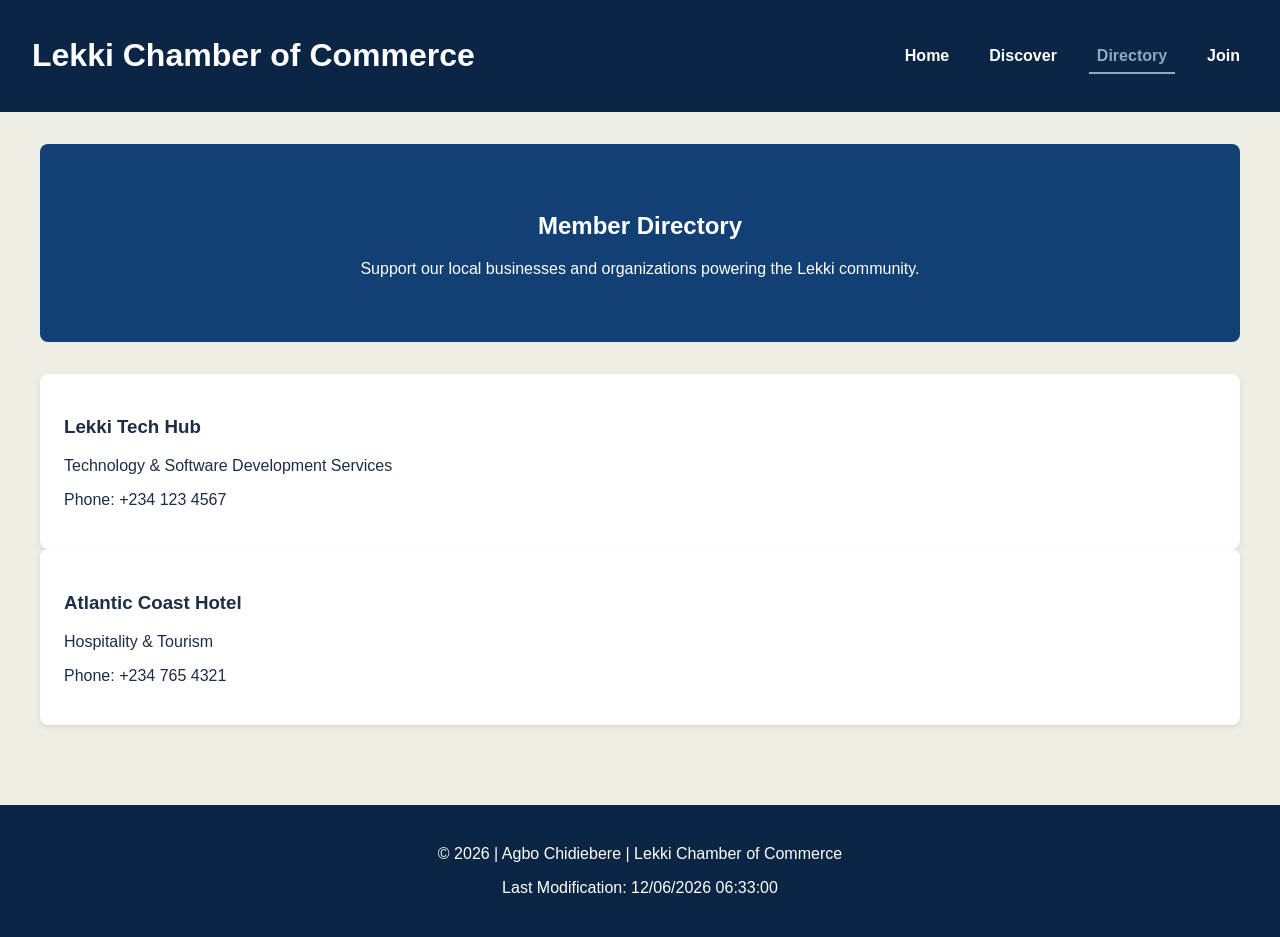
==== chamber/directory.html @ 77188a91 "Include chamber folder contents properly" ====
<!DOCTYPE html>
<html lang="en">
<head>
    <meta charset="UTF-8">
    <meta name="viewport" content="width=device-width, initial-scale=1.0">
    <title>Lekki Chamber of Commerce - Directory</title>
    <meta name="description" content="Local business and organization directory for the Lekki Chamber of Commerce.">
    <meta name="author" content="Your Name">
    <link rel="stylesheet" href="styles/styles.css">
    <script src="scripts/script.js" defer></script>
</head>
<body>
    <header>
        <div class="logo-box">
            <h1>Lekki Chamber of Commerce</h1>
        </div>
        <nav>
            <ul>
                <li><a href="index.html">Home</a></li>
                <li><a href="discover.html">Discover</a></li>
                <li><a href="directory.html" class="active">Directory</a></li>
                <li><a href="join.html">Join</a></li>
            </ul>
        </nav>
    </header>

    <main>
        <section class="hero">
            <h2>Member Directory</h2>
            <p>Support our local businesses and organizations powering the Lekki community.</p>
        </section>

        <section class="content-grid">
            <div class="card">
                <h3>Lekki Tech Hub</h3>
                <p>Technology & Software Development Services</p>
                <p>Phone: +234 123 4567</p>
            </div>
            <div class="card">
                <h3>Atlantic Coast Hotel</h3>
                <p>Hospitality & Tourism</p>
                <p>Phone: +234 765 4321</p>
            </div>
        </section>
    </main>

    <footer>
        <p>&copy; <span id="currentyear"></span> | Agbo Chidiebere | Lekki Chamber of Commerce</p>
        <p id="lastModified"></p>
    </footer>
</body>
</html>
---- chamber/styles/styles.css ----
:root {
    --primary-color: #0b2545;
    --secondary-color: #134074;
    --accent-color: #8da9c4;
    --background-color: #eeeee4;
    --text-color: #1d2d44;
}

body {
    font-family: Arial, sans-serif;
    background-color: var(--background-color);
    color: var(--text-color);
    margin: 0;
    padding: 0;
}

header {
    background-color: var(--primary-color);
    color: #ffffff;
    padding: 1rem 2rem;
    display: flex;
    flex-direction: column;
    align-items: center;
    gap: 1rem;
}

@media(min-width: 768px) {
    header {
        flex-direction: row;
        justify-content: space-between;
    }
}

nav ul {
    list-style: none;
    display: flex;
    gap: 1.5rem;
    margin: 0;
    padding: 0;
}

nav a {
    color: #ffffff;
    text-decoration: none;
    font-weight: bold;
    padding: 0.5rem;
}

nav a:hover, nav a.active {
    color: var(--accent-color);
    border-bottom: 2px solid var(--accent-color);
}

main {
    padding: 2rem;
    max-width: 1200px;
    margin: auto;
}

.hero {
    background-color: var(--secondary-color);
    color: white;
    padding: 3rem 2rem;
    text-align: center;
    border-radius: 8px;
    margin-bottom: 2rem;
}

.cta-button {
    display: inline-block;
    background-color: var(--accent-color);
    color: var(--primary-color);
    padding: 0.75rem 1.5rem;
    text-decoration: none;
    font-weight: bold;
    border-radius: 4px;
    margin-top: 1rem;
}

.home-grid {
    display: grid;
    grid-template-columns: 1fr;
    gap: 1.5rem;
}

@media(min-width: 768px) {
    .home-grid {
        grid-template-columns: 1fr 1fr;
    }
}

.card {
    background-color: white;
    padding: 1.5rem;
    border-radius: 8px;
    box-shadow: 0 2px 5px rgba(0,0,0,0.1);
}

footer {
    background-color: var(--primary-color);
    color: white;
    text-align: center;
    padding: 1.5rem;
    margin-top: 3rem;
}
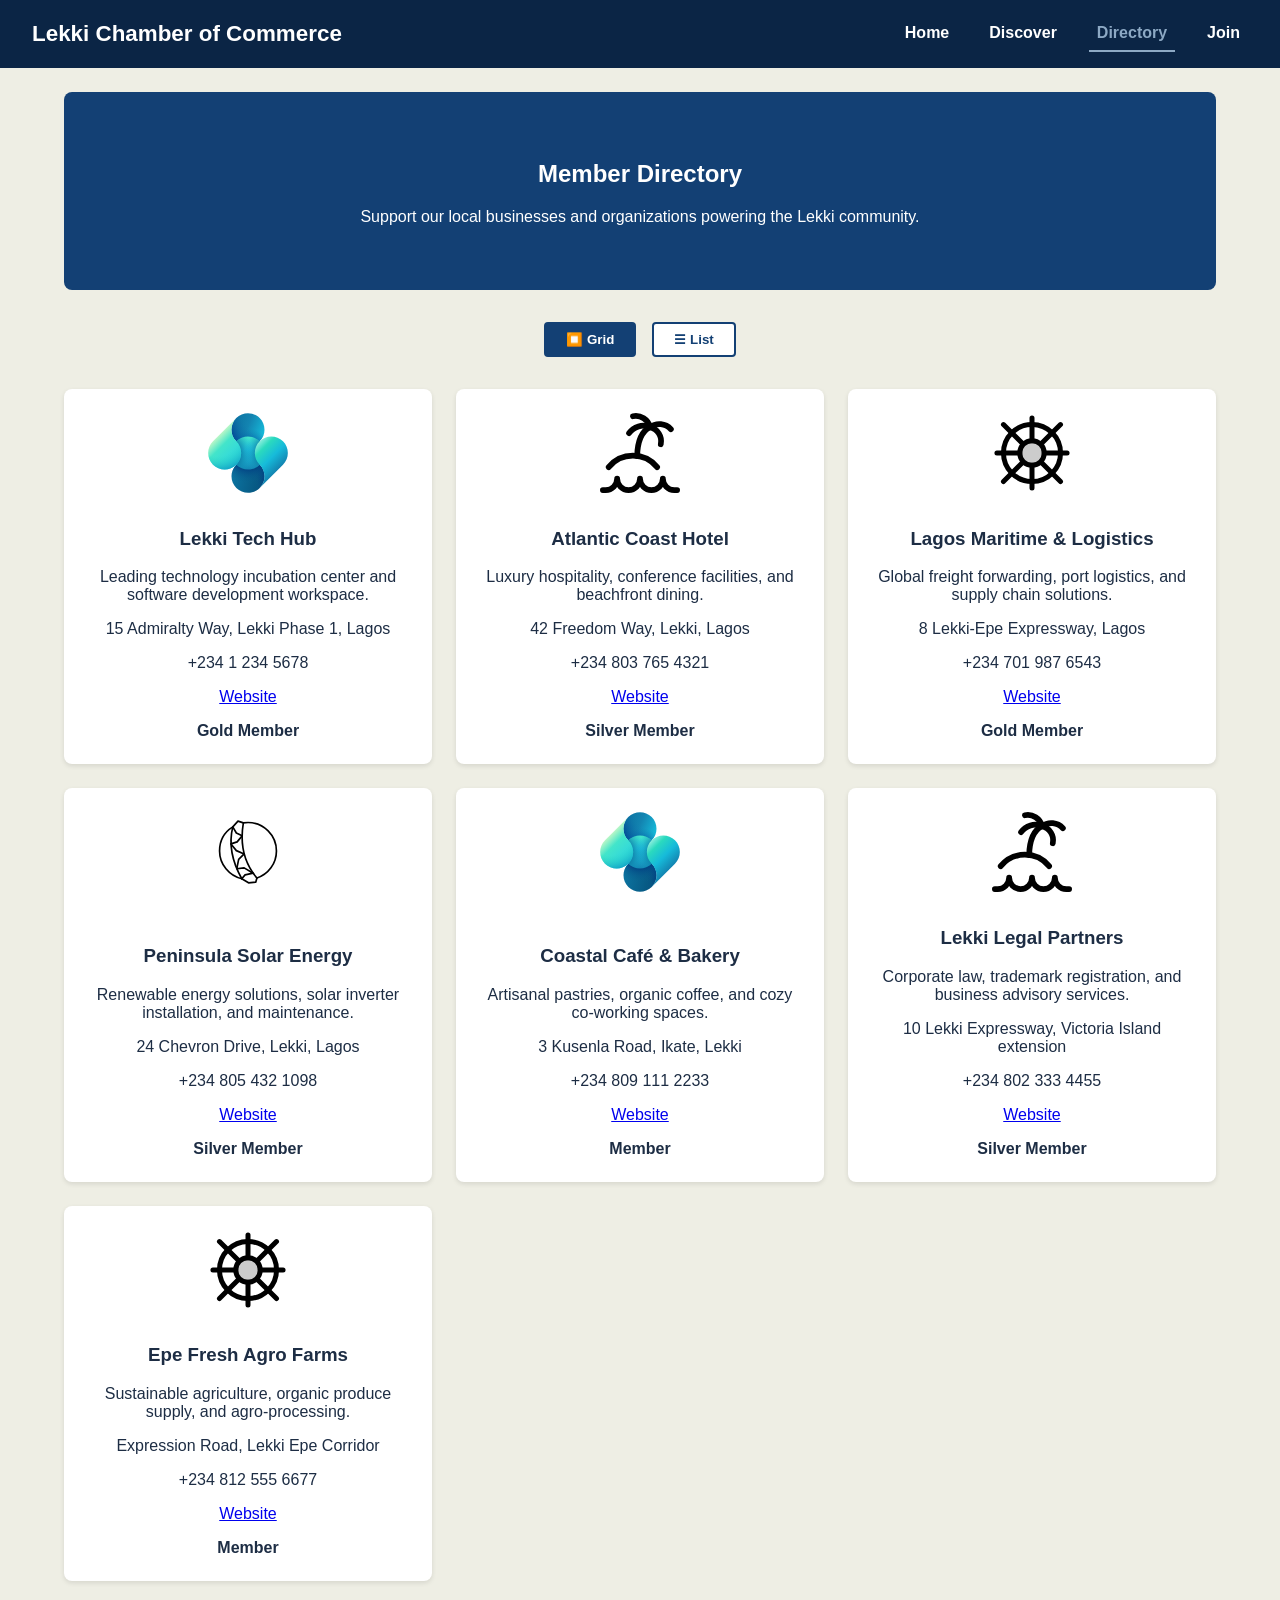
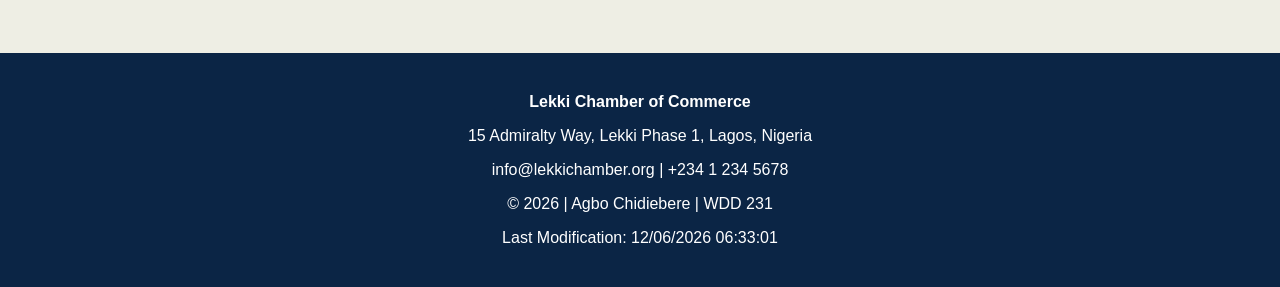
==== commit 97db0b09: "Complete W02 chamber directory and home page updates" ====
--- a/chamber/directory.html
+++ b/chamber/directory.html
@@ -3,9 +3,19 @@
 <head>
     <meta charset="UTF-8">
     <meta name="viewport" content="width=device-width, initial-scale=1.0">
-    <title>Lekki Chamber of Commerce - Directory</title>
-    <meta name="description" content="Local business and organization directory for the Lekki Chamber of Commerce.">
-    <meta name="author" content="Your Name">
+    <title>Lekki Chamber of Commerce - Member Directory</title>
+    <meta name="description" content="Local business and organization directory for the Lekki Chamber of Commerce supporting local growth and networking.">
+    <meta name="author" content="Agbo Chidiebere">
+    
+    <link rel="icon" href="images/favicon.ico" type="image/x-icon">
+
+    <!-- Facebook Open Graph Meta Tags -->
+    <meta property="og:title" content="Lekki Chamber of Commerce - Member Directory">
+    <meta property="og:type" content="website">
+    <meta property="og:url" content="https://exotic4life-page.github.io/wdd231/chamber/directory.html">
+    <meta property="og:image" content="https://exotic4life-page.github.io/wdd231/chamber/images/lekki-hero.jpg">
+    <meta property="og:description" content="Explore local businesses, tech hubs, and services powering the Lekki community.">
+
     <link rel="stylesheet" href="styles/styles.css">
     <script src="scripts/script.js" defer></script>
 </head>
@@ -14,7 +24,8 @@
         <div class="logo-box">
             <h1>Lekki Chamber of Commerce</h1>
         </div>
-        <nav>
+        <button id="menu-toggle" aria-label="Toggle Navigation">&#9776;</button>
+        <nav id="primary-nav">
             <ul>
                 <li><a href="index.html">Home</a></li>
                 <li><a href="discover.html">Discover</a></li>
@@ -30,22 +41,23 @@
             <p>Support our local businesses and organizations powering the Lekki community.</p>
         </section>
 
-        <section class="content-grid">
-            <div class="card">
-                <h3>Lekki Tech Hub</h3>
-                <p>Technology & Software Development Services</p>
-                <p>Phone: +234 123 4567</p>
-            </div>
-            <div class="card">
-                <h3>Atlantic Coast Hotel</h3>
-                <p>Hospitality & Tourism</p>
-                <p>Phone: +234 765 4321</p>
-            </div>
-        </section>
+        <!-- View Toggle Controls -->
+        <div class="view-toggle">
+            <button id="grid-btn" class="view-btn active" aria-label="Grid View">⏹️ Grid</button>
+            <button id="list-btn" class="view-btn" aria-label="List View">☰ List</button>
+        </div>
+
+        <!-- Dynamic Member Display Container -->
+        <div id="member-container" class="grid-view">
+            <!-- JavaScript dynamically loads member cards here -->
+        </div>
     </main>
 
     <footer>
-        <p>&copy; <span id="currentyear"></span> | Agbo Chidiebere | Lekki Chamber of Commerce</p>
+        <p><strong>Lekki Chamber of Commerce</strong></p>
+        <p>15 Admiralty Way, Lekki Phase 1, Lagos, Nigeria</p>
+        <p>info@lekkichamber.org | +234 1 234 5678</p>
+        <p>&copy; <span id="currentyear"></span> | Agbo Chidiebere | WDD 231</p>
         <p id="lastModified"></p>
     </footer>
 </body>
--- a/chamber/styles/styles.css
+++ b/chamber/styles/styles.css
@@ -6,6 +6,10 @@
     --text-color: #1d2d44;
 }
 
+* {
+    box-sizing: border-box;
+}
+
 body {
     font-family: Arial, sans-serif;
     background-color: var(--background-color);
@@ -19,24 +23,44 @@
     color: #ffffff;
     padding: 1rem 2rem;
     display: flex;
-    flex-direction: column;
+    flex-wrap: wrap;
+    justify-content: space-between;
     align-items: center;
     gap: 1rem;
 }
 
-@media(min-width: 768px) {
-    header {
-        flex-direction: row;
-        justify-content: space-between;
-    }
+.logo-box h1 {
+    margin: 0;
+    font-size: 1.4rem;
+}
+
+#menu-toggle {
+    background: none;
+    border: 1px solid #ffffff;
+    color: #ffffff;
+    font-size: 1.5rem;
+    padding: 0.25rem 0.6rem;
+    border-radius: 4px;
+    cursor: pointer;
+}
+
+nav {
+    width: 100%;
+    display: none;
+}
+
+nav.open {
+    display: block;
 }
 
 nav ul {
     list-style: none;
     display: flex;
-    gap: 1.5rem;
+    flex-direction: column;
+    gap: 0.75rem;
     margin: 0;
     padding: 0;
+    text-align: center;
 }
 
 nav a {
@@ -44,6 +68,7 @@
     text-decoration: none;
     font-weight: bold;
     padding: 0.5rem;
+    display: inline-block;
 }
 
 nav a:hover, nav a.active {
@@ -51,19 +76,71 @@
     border-bottom: 2px solid var(--accent-color);
 }
 
+@media (min-width: 768px) {
+    #menu-toggle {
+        display: none;
+    }
+
+    nav {
+        width: auto;
+        display: block;
+    }
+
+    nav ul {
+        flex-direction: row;
+        gap: 1.5rem;
+    }
+}
+
 main {
-    padding: 2rem;
+    padding: 1.5rem;
     max-width: 1200px;
     margin: auto;
 }
 
+/* Hero Banners */
 .hero {
     background-color: var(--secondary-color);
-    color: white;
+    color: #ffffff;
     padding: 3rem 2rem;
     text-align: center;
     border-radius: 8px;
     margin-bottom: 2rem;
+}
+
+.home-hero {
+    position: relative;
+    border-radius: 8px;
+    overflow: hidden;
+    margin-bottom: 2rem;
+    background-color: var(--primary-color);
+}
+
+.hero-img {
+    width: 100%;
+    height: auto;
+    min-height: 320px;
+    max-height: 480px;
+    object-fit: cover;
+    display: block;
+}
+
+.hero-overlay {
+    position: absolute;
+    top: 50%;
+    left: 50%;
+    transform: translate(-50%, -50%);
+    background-color: rgba(11, 37, 69, 0.88);
+    color: #ffffff;
+    padding: 1.5rem;
+    border-radius: 8px;
+    text-align: center;
+    width: 90%;
+    max-width: 600px;
+}
+
+.hero-overlay h2 {
+    margin-top: 0;
 }
 
 .cta-button {
@@ -74,31 +151,259 @@
     text-decoration: none;
     font-weight: bold;
     border-radius: 4px;
-    margin-top: 1rem;
-}
-
-.home-grid {
+    margin-top: 0.75rem;
+    border: none;
+    cursor: pointer;
+}
+
+.cta-button:hover {
+    background-color: #ffffff;
+}
+
+/* Grids & Cards */
+.home-grid, .content-grid {
     display: grid;
     grid-template-columns: 1fr;
     gap: 1.5rem;
 }
 
-@media(min-width: 768px) {
+@media (min-width: 768px) {
     .home-grid {
+        grid-template-columns: 1.5fr 1fr;
+    }
+
+    .content-grid {
         grid-template-columns: 1fr 1fr;
     }
 }
 
 .card {
-    background-color: white;
+    background-color: #ffffff;
     padding: 1.5rem;
     border-radius: 8px;
     box-shadow: 0 2px 5px rgba(0,0,0,0.1);
+}
+
+.card h3 {
+    margin-top: 0;
+    color: var(--primary-color);
+    border-bottom: 2px solid var(--accent-color);
+    padding-bottom: 0.5rem;
+}
+
+.events-list {
+    padding-left: 1.25rem;
+    line-height: 1.6;
+}
+
+.events-list li {
+    margin-bottom: 0.75rem;
+}
+
+/* Weather Styles */
+.weather-current-display {
+    display: flex;
+    align-items: center;
+    gap: 1rem;
+    margin-bottom: 1rem;
+}
+
+.weather-temp {
+    font-size: 1.75rem;
+    font-weight: bold;
+    margin: 0;
+    color: var(--primary-color);
+}
+
+.weather-desc {
+    margin: 0;
+    text-transform: capitalize;
+}
+
+.forecast-list {
+    list-style: none;
+    padding: 0;
+    margin: 0.5rem 0 0;
+}
+
+.forecast-list li {
+    display: flex;
+    justify-content: space-between;
+    padding: 0.4rem 0;
+    border-bottom: 1px solid #e0e0e0;
+}
+
+.forecast-list li:last-child {
+    border-bottom: none;
+}
+
+/* Spotlights Styles (Home) */
+.spotlights-section {
+    margin-top: 2.5rem;
+}
+
+.section-title {
+    text-align: center;
+    color: var(--primary-color);
+    margin-bottom: 1.5rem;
+}
+
+.spotlights-container {
+    display: grid;
+    grid-template-columns: 1fr;
+    gap: 1.5rem;
+}
+
+@media (min-width: 768px) {
+    .spotlights-container {
+        grid-template-columns: repeat(3, 1fr);
+    }
+}
+
+.spotlight-card {
+    background-color: #ffffff;
+    padding: 1.5rem;
+    border-radius: 8px;
+    box-shadow: 0 2px 5px rgba(0,0,0,0.1);
+    text-align: center;
+    display: flex;
+    flex-direction: column;
+    align-items: center;
+    justify-content: space-between;
+    border-top: 4px solid var(--secondary-color);
+}
+
+.spotlight-card h3 {
+    margin-top: 0;
+    color: var(--primary-color);
+}
+
+.spotlight-card img {
+    width: 110px;
+    height: 80px;
+    object-fit: contain;
+    margin: 0.75rem 0;
+}
+
+.spotlight-card p {
+    margin: 0.35rem 0;
+    font-size: 0.95rem;
+}
+
+.spotlight-card a {
+    color: var(--secondary-color);
+    font-weight: bold;
+    text-decoration: none;
+}
+
+.spotlight-card a:hover {
+    text-decoration: underline;
+}
+
+.membership-badge {
+    margin-top: 0.75rem;
+    padding: 0.25rem 0.75rem;
+    border-radius: 12px;
+    font-size: 0.85rem;
+    font-weight: bold;
+    background-color: var(--background-color);
+    color: var(--primary-color);
+}
+
+/* Directory View Toggle Styles */
+.view-toggle {
+    display: flex;
+    justify-content: center;
+    gap: 1rem;
+    margin-bottom: 2rem;
+}
+
+.view-btn {
+    background-color: #ffffff;
+    border: 2px solid var(--secondary-color);
+    color: var(--secondary-color);
+    padding: 0.5rem 1.25rem;
+    font-weight: bold;
+    border-radius: 4px;
+    cursor: pointer;
+    transition: all 0.2s ease;
+}
+
+.view-btn.active, .view-btn:hover {
+    background-color: var(--secondary-color);
+    color: #ffffff;
+}
+
+/* Directory Grid View */
+.grid-view {
+    display: grid;
+    grid-template-columns: 1fr;
+    gap: 1.5rem;
+}
+
+@media (min-width: 768px) {
+    .grid-view {
+        grid-template-columns: repeat(3, 1fr);
+    }
+}
+
+.grid-view .member-card {
+    background-color: #ffffff;
+    padding: 1.5rem;
+    border-radius: 8px;
+    box-shadow: 0 2px 5px rgba(0,0,0,0.1);
+    text-align: center;
+    display: flex;
+    flex-direction: column;
+    align-items: center;
+    justify-content: space-between;
+}
+
+.grid-view .member-card img {
+    width: 110px;
+    height: 80px;
+    object-fit: contain;
+    margin-bottom: 1rem;
+}
+
+/* Directory List View (Images Hidden per Rubric) */
+.list-view {
+    display: flex;
+    flex-direction: column;
+    gap: 1rem;
+}
+
+.list-view .member-card {
+    background-color: #ffffff;
+    padding: 1rem 1.5rem;
+    border-radius: 6px;
+    box-shadow: 0 1px 3px rgba(0,0,0,0.1);
+    display: flex;
+    align-items: center;
+    justify-content: space-between;
+}
+
+.list-view .member-card img {
+    display: none;
+}
+
+.list-view .member-info {
+    display: flex;
+    flex-wrap: wrap;
+    align-items: center;
+    justify-content: space-between;
+    width: 100%;
+    gap: 1rem;
+}
+
+.list-view .member-info h3 {
+    margin: 0;
+    color: var(--primary-color);
 }
 
 footer {
     background-color: var(--primary-color);
-    color: white;
+    color: #ffffff;
     text-align: center;
     padding: 1.5rem;
     margin-top: 3rem;
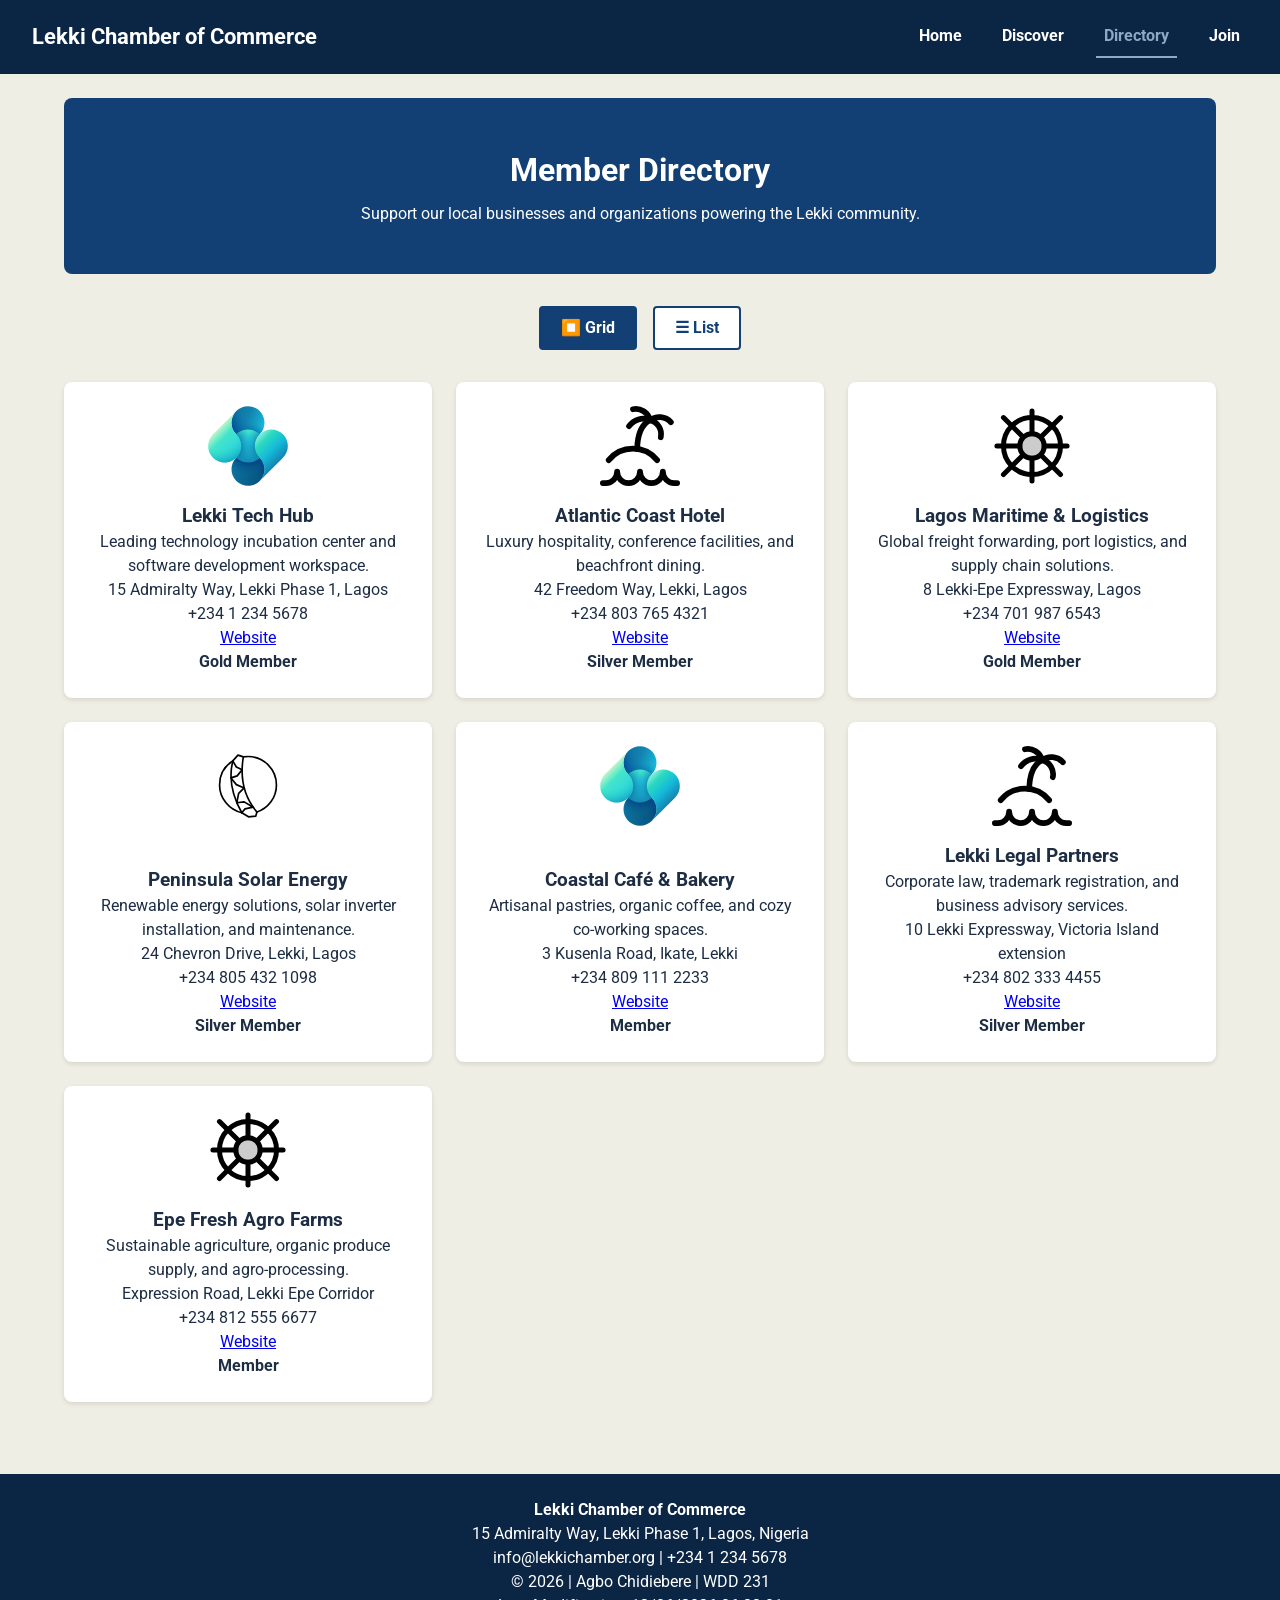
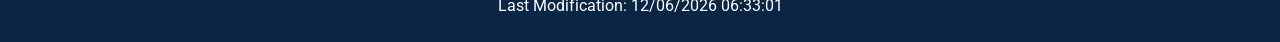
==== commit 25f45204: "Final audit compliance: Google fonts, normalize css, main h1, and open graph tags" ====
--- a/chamber/directory.html
+++ b/chamber/directory.html
@@ -9,20 +9,27 @@
     
     <link rel="icon" href="images/favicon.ico" type="image/x-icon">
 
+    <!-- Google Fonts -->
+    <link rel="preconnect" href="https://fonts.googleapis.com">
+    <link rel="preconnect" href="https://fonts.gstatic.com" crossorigin>
+    <link href="https://fonts.googleapis.com/css2?family=Roboto:wght@400;700&display=swap" rel="stylesheet">
+
     <!-- Facebook Open Graph Meta Tags -->
-    <meta property="og:title" content="Lekki Chamber of Commerce - Member Directory">
+    <meta property="og:title" content="Lekki Chamber of Commerce Member Directory">
     <meta property="og:type" content="website">
     <meta property="og:url" content="https://exotic4life-page.github.io/wdd231/chamber/directory.html">
     <meta property="og:image" content="https://exotic4life-page.github.io/wdd231/chamber/images/lekki-hero.jpg">
-    <meta property="og:description" content="Explore local businesses, tech hubs, and services powering the Lekki community.">
+    <meta property="og:description" content="Explore local businesses, tech hubs, and services powering the Lekki community in Lagos State.">
 
+    <!-- Dual CSS Links -->
+    <link rel="stylesheet" href="styles/normalize.css">
     <link rel="stylesheet" href="styles/styles.css">
     <script src="scripts/script.js" defer></script>
 </head>
 <body>
     <header>
         <div class="logo-box">
-            <h1>Lekki Chamber of Commerce</h1>
+            <span class="logo-text">Lekki Chamber of Commerce</span>
         </div>
         <button id="menu-toggle" aria-label="Toggle Navigation">&#9776;</button>
         <nav id="primary-nav">
@@ -36,8 +43,9 @@
     </header>
 
     <main>
+        <!-- Single h1 inside main -->
         <section class="hero">
-            <h2>Member Directory</h2>
+            <h1>Member Directory</h1>
             <p>Support our local businesses and organizations powering the Lekki community.</p>
         </section>
 
--- a/chamber/styles/styles.css
+++ b/chamber/styles/styles.css
@@ -6,16 +6,9 @@
     --text-color: #1d2d44;
 }
 
-* {
-    box-sizing: border-box;
-}
-
 body {
-    font-family: Arial, sans-serif;
     background-color: var(--background-color);
     color: var(--text-color);
-    margin: 0;
-    padding: 0;
 }
 
 header {
@@ -29,9 +22,9 @@
     gap: 1rem;
 }
 
-.logo-box h1 {
-    margin: 0;
+.logo-text {
     font-size: 1.4rem;
+    font-weight: bold;
 }
 
 #menu-toggle {
@@ -98,7 +91,7 @@
     margin: auto;
 }
 
-/* Hero Banners */
+/* Hero Section */
 .hero {
     background-color: var(--secondary-color);
     color: #ffffff;
@@ -106,6 +99,11 @@
     text-align: center;
     border-radius: 8px;
     margin-bottom: 2rem;
+}
+
+.hero h1 {
+    font-size: 2rem;
+    margin-bottom: 0.5rem;
 }
 
 .home-hero {
@@ -114,6 +112,9 @@
     overflow: hidden;
     margin-bottom: 2rem;
     background-color: var(--primary-color);
+    color: #ffffff;
+    text-align: center;
+    padding: 3rem 2rem;
 }
 
 .hero-img {
@@ -123,24 +124,22 @@
     max-height: 480px;
     object-fit: cover;
     display: block;
+    position: absolute;
+    top: 0;
+    left: 0;
+    opacity: 0.4;
 }
 
 .hero-overlay {
-    position: absolute;
-    top: 50%;
-    left: 50%;
-    transform: translate(-50%, -50%);
-    background-color: rgba(11, 37, 69, 0.88);
-    color: #ffffff;
-    padding: 1.5rem;
-    border-radius: 8px;
-    text-align: center;
-    width: 90%;
+    position: relative;
+    z-index: 2;
     max-width: 600px;
-}
-
-.hero-overlay h2 {
-    margin-top: 0;
+    margin: auto;
+}
+
+.hero-overlay h1 {
+    font-size: 2.2rem;
+    margin-bottom: 1rem;
 }
 
 .cta-button {
@@ -237,7 +236,7 @@
     border-bottom: none;
 }
 
-/* Spotlights Styles (Home) */
+/* Spotlights Section */
 .spotlights-section {
     margin-top: 2.5rem;
 }
@@ -310,7 +309,7 @@
     color: var(--primary-color);
 }
 
-/* Directory View Toggle Styles */
+/* Directory View Toggle */
 .view-toggle {
     display: flex;
     justify-content: center;
@@ -334,7 +333,6 @@
     color: #ffffff;
 }
 
-/* Directory Grid View */
 .grid-view {
     display: grid;
     grid-template-columns: 1fr;
@@ -366,7 +364,7 @@
     margin-bottom: 1rem;
 }
 
-/* Directory List View (Images Hidden per Rubric) */
+/* List View (Hides images per rubric) */
 .list-view {
     display: flex;
     flex-direction: column;
